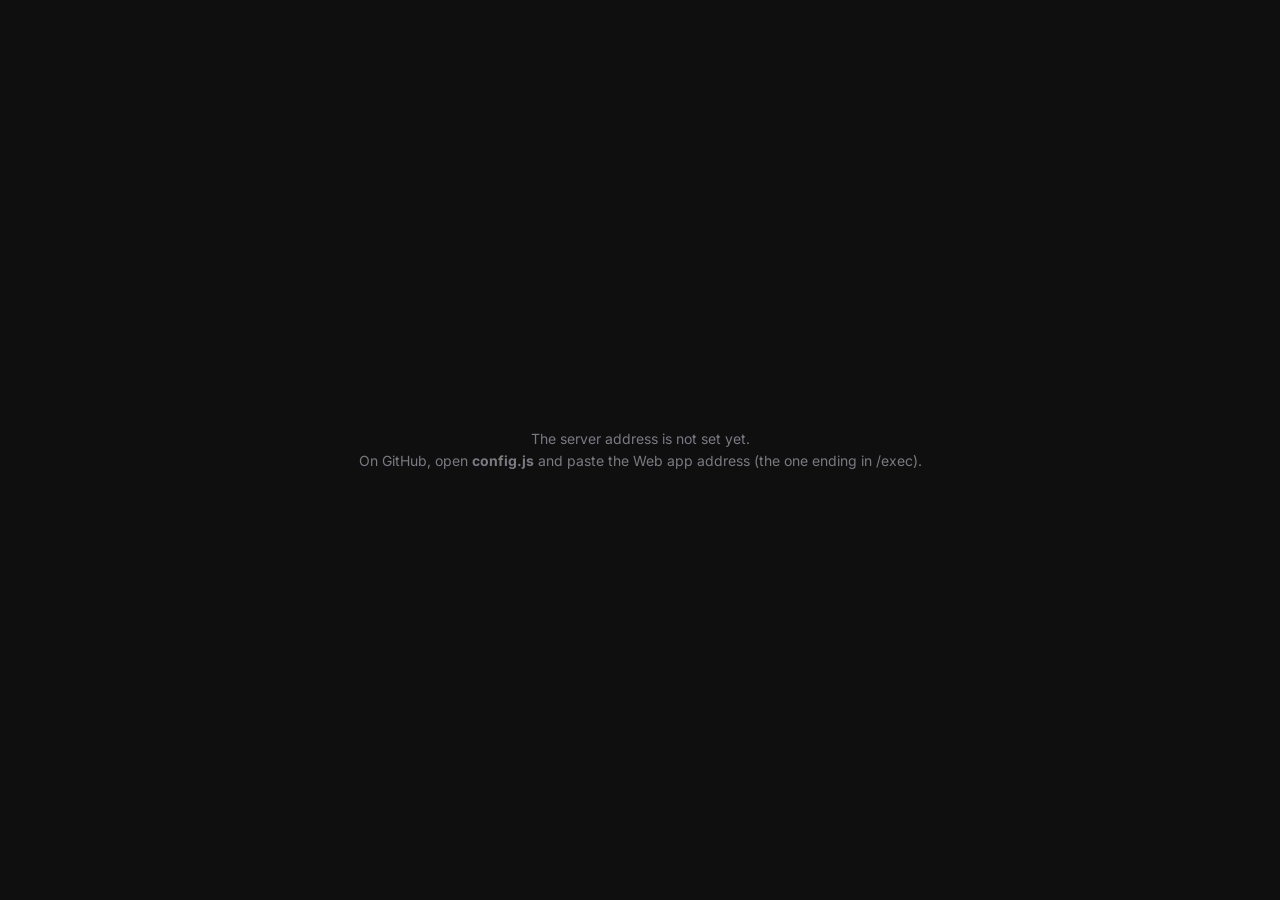
==== kitchen.html @ 92bdb3e4 "Add files via upload" ====
<!DOCTYPE html>
<html lang="en">
<head>
<meta charset="UTF-8">
<meta name="viewport" content="width=device-width, initial-scale=1, viewport-fit=cover">
<meta name="theme-color" content="#0F0F0F">
<link rel="manifest" href="manifest-kitchen.json">
<link rel="icon" href="icon-192.png">
<link rel="apple-touch-icon" href="icon-192.png">
<meta name="apple-mobile-web-app-capable" content="yes">
<title>OWW Kitchen</title>
<link href="https://fonts.googleapis.com/css2?family=Inter:wght@400;500;600;700&display=swap" rel="stylesheet">
<link rel="stylesheet" href="oww.css">
</head>
<body>
<div id="login"></div>

<div id="app" class="hide">
  <header id="top">
    <div class="brand"><img src="logo.png" alt=""><div><b>Kitchen</b><small id="sub"></small></div></div>
    <div style="display:flex;gap:8px;align-items:center"><button class="sm" id="rf" onclick="refresh()" aria-label="Refresh" style="font-size:16px;padding:5px 12px">↻</button>
      <div class="seg" id="shiftseg"><button data-s="Day">Day</button><button data-s="Night">Night</button></div></div>
  </header>

  <main id="main">
    <section class="page on" id="p-dash">
      <div id="evk"></div>
      <div id="nxt"></div>
      <div class="cols">
        <div>
          <div class="find"><input id="q" name="oww-find" placeholder="Search prep item…" autocomplete="off" spellcheck="false" data-lpignore="true" data-1p-ignore><div class="pop hide" id="qp"></div></div>
          <div class="sec">Suggested for this shift</div>
          <div class="chips" id="sugg"></div>
          <div class="sec">Done this shift</div>
          <div class="card"><div class="ch"><span>Fatto</span><span class="tag g" id="dn">0 items</span></div><div id="done"></div></div>
        </div>
        <div>
          <div class="sec">WhatsApp report</div><div class="wa" id="wa"></div>
          <div class="sec">To do next shift</div>
          <div class="find"><input id="tq" name="oww-find2" placeholder="Add an item to Da Fare…" autocomplete="off" data-lpignore="true" data-1p-ignore><div class="pop hide" id="tp"></div></div>
          <div class="card" id="todo"></div>
          <div class="bar"><button class="btn g" onclick="sendWA()">Copy &amp; open WhatsApp</button></div>
        </div>
      </div>
    </section>

    <section class="page" id="p-alerts">
      <div class="sec">Flag a low-stock item</div>
      <div class="note">Search any raw ingredient or consumable and say how much is left. The manager gets it and handles the order.</div>
      <div class="find"><input id="aq" name="oww-find3" placeholder="Search ingredient or consumable…" autocomplete="off" data-lpignore="true" data-1p-ignore><div class="pop hide" id="ap"></div></div>
      <div class="sec">Your flags this week</div>
      <div class="note">A flag closes by itself when the item is refilled.</div>
      <div id="mine"></div>
    </section>

    <section class="page" id="p-chk">
      <div class="sec">Fridge temperatures</div>
      <div class="note">Record every fridge and freezer at the start and at the end of your shift.</div>
      <div style="padding:0 16px 12px"><div class="seg" id="pseg"><button class="on" data-p="Start" style="flex:1">Start of shift</button><button data-p="End" style="flex:1">End of shift</button></div></div>
      <div class="card" id="chk"></div>
      <div class="bar"><button class="btn p" id="chk-save" onclick="saveTemps()">Save readings</button></div>
    </section>

    <section class="page" id="p-att">
      <div id="rotam"></div>
      <div id="reqs"></div>
      <div class="stats" id="astats"></div>
      <div style="padding:0 16px 12px"><div class="seg" id="aseg"><button class="on" data-v="log" style="flex:1">Log shift</button><button data-v="hist" style="flex:1">History</button></div></div>
      <div id="a-log"><div class="cols"><div class="card" style="padding:14px;display:grid;gap:12px">
        <label class="fld"><small>Date</small><input type="date" id="ad"></label>
        <div class="two"><label class="fld"><small>Start time</small><input type="time" id="as"></label><label class="fld"><small>End time</small><input type="time" id="ae"></label></div>
        <div class="two"><button class="sm" type="button" onclick="nowT('as')">Start = now</button><button class="sm" type="button" onclick="nowT('ae')">End = now</button></div>
        <div class="dur" id="adur"></div>
        <label class="fld"><small>Note (optional)</small><input id="am" placeholder="e.g. covered the grill" maxlength="120"></label>
        <button class="btn p w" id="asave" onclick="saveShift()">Save shift</button></div></div></div>
      <div id="a-hist" class="hide"><div class="find"><label class="fld"><small>Filter by date</small><input type="date" id="af"></label></div><div id="alist"></div></div>
    </section>

    <section class="page" id="p-set">
      <div id="acct"></div>
      <div class="cols"><div><div class="sec">Shifts</div><div class="card">
        <div class="row"><span class="grow">Day shift</span><span class="sub">before 15:00</span></div>
        <div class="row"><span class="grow">Night shift</span><span class="sub">from 15:00</span></div>
        <div class="row"><button class="btn w" onclick="load(true)">Refresh data from sheet</button></div></div></div></div>
    </section>
  </main>

  <nav id="nav">
    <button class="nb on" data-p="p-dash"><svg viewBox="0 0 24 24" fill="none" stroke="currentColor" stroke-width="2"><path d="M3 9l9-7 9 7v11a2 2 0 0 1-2 2H5a2 2 0 0 1-2-2z"/><path d="M9 22V12h6v10"/></svg>Dashboard</button>
    <button class="nb" data-p="p-att"><svg viewBox="0 0 24 24" fill="none" stroke="currentColor" stroke-width="2"><circle cx="12" cy="12" r="9"/><path d="M12 7v5l3 2"/></svg>Shifts</button>
    <button class="nb" data-p="p-chk"><svg viewBox="0 0 24 24" fill="none" stroke="currentColor" stroke-width="2"><path d="M14 14.76V3.5a2.5 2.5 0 0 0-5 0v11.26a4.5 4.5 0 1 0 5 0z"/></svg>Checks</button>
    <button class="nb" data-p="p-alerts"><svg viewBox="0 0 24 24" fill="none" stroke="currentColor" stroke-width="2"><path d="M18 8A6 6 0 0 0 6 8c0 7-3 9-3 9h18s-3-2-3-9M13.7 21a2 2 0 0 1-3.4 0"/></svg>Alerts<span class="bdg hide" id="ab"></span></button>
    <button class="nb" data-p="p-set"><svg viewBox="0 0 24 24" fill="none" stroke="currentColor" stroke-width="2"><circle cx="12" cy="12" r="3"/><path d="M12 2v3M12 19v3M2 12h3M19 12h3M4.9 4.9l2.1 2.1M17 17l2.1 2.1M4.9 19.1L7 17M17 7l2.1-2.1"/></svg>Settings</button>
  </nav>
</div>

<div id="sheet"><div id="sheetc"></div></div>
<script src="config.js"></script>
<script src="oww.js"></script>
<script src="i18n.js"></script>
<script>
const $ = OWW.$, esc = OWW.esc, num = v => parseFloat(String(v).replace(',', '.')) || 0;
let D = { prep: [], cons: [], patterns: [], log: [], alerts: [] };
let shift = OWW.shiftNow(), cur = null, dose = 1, loc = '', todo = {};
const name = p => p['Item Name (IT)'];

document.querySelectorAll('.nb').forEach(b => b.onclick = () => OWW.go(b.dataset.p));
document.querySelectorAll('#shiftseg button').forEach(b => b.onclick = () => { shift = b.dataset.s; paintShift(); resetTodo(); renderAll(); });
function paintShift() { document.querySelectorAll('#shiftseg button').forEach(b => b.classList.toggle('on', b.dataset.s === shift)); }

OWW.start({
  app: 'kitchen', title: 'OWW Kitchen', sub: 'Sign in with your work email', switchTo: { label: 'Open Admin', href: 'inventory.html', roles: ['Director', 'Kitchen Manager'] },
  allow: ['Staff', 'Kitchen Staff', 'Kitchen Manager', 'Director'], deny: 'This app is for the kitchen team. Sala staff use the Sala app.',
  ready(u) {
    $('sub').textContent = new Date().toLocaleDateString(OWW.loc(), { weekday: 'short', day: 'numeric', month: 'short' }) + ' · ' + u.name;
    paintShift(); OWW.account('acct'); $('ad').value = OWW.ymd(new Date());
    try { const c = JSON.parse(localStorage.getItem('oww_kd_' + u.id)); if (c) { D = c; resetTodo(); renderAll(); } const a = JSON.parse(localStorage.getItem(akey())); if (a) { A = a; renderAtt(); } } catch (e) {} // saved data shows instantly
    load(); loadAtt(); loadX();
  }
});

async function load(manual) {
  try { D = await OWW.api('kitchenData'); localStorage.setItem('oww_kd_' + OWW.user.id, JSON.stringify(D)); if (manual) OWW.toast('Data refreshed'); }
  catch (e) { OWW.toast(e.message, 'red'); }
  resetTodo(); renderAll();
}

// ── suggestions + done ──
function patKey() { const d = new Date().getDay(); return 'Avg Doses/Shift (' + (d === 0 || d === 6 ? 'Weekend ' : '') + shift + ')'; }
const doneList = () => D.log.filter(l => l['Shift'] === shift);
const doneNames = () => [...new Set(doneList().map(l => l['Prep Item Name (IT)']))];
function suggestions() {
  return D.patterns.filter(p => num(p[patKey()]) > 0).sort((a, b) => num(b['Total Sessions Logged']) - num(a['Total Sessions Logged']))
    .map(p => D.prep.find(x => x['Prep ID'] === p['Prep Item ID'])).filter(Boolean).filter(p => !doneNames().includes(name(p))).slice(0, 8);
}
function renderPrep() {
  const s = suggestions();
  $('sugg').innerHTML = s.length ? s.map(p => `<button class="chip" data-id="${esc(p['Prep ID'])}">${esc(name(p))}</button>`).join('')
    : '<div class="sub" style="padding:0 2px">Suggestions appear after the team has logged a few shifts. Use the search above meanwhile.</div>';
  const d = doneList();
  $('dn').textContent = d.length + (d.length === 1 ? ' item' : ' items');
  $('done').innerHTML = d.length ? d.map(l => `<div class="row"><span class="tag g">✓</span><span class="grow nm">${esc(l['Prep Item Name (IT)'])}</span>
      <span class="sub">${esc(l['Doses Prepared'])} dose</span><span class="tag">${esc(l['Source Location'])}</span></div>`).join('')
    : '<div class="empty">Nothing logged yet this shift</div>';
}
$('sugg').onclick = e => { const b = e.target.closest('[data-id]'); if (b) openPrep(b.dataset.id); };
OWW.finder('q', 'qp', () => D.prep.map(p => ({ k: p['Prep ID'], l: name(p), t: p['Operatore (Shifts/Days)'], s: p['Category'] + ' · ' + p['Dose Base'] })), openPrep);

// ── log prep ──
function openPrep(id) {
  cur = D.prep.find(p => p['Prep ID'] === id); if (!cur) return;
  dose = 1; loc = cur['Storage Location'] || 'Frigo +'; drawQty();
}
function drawQty() {
  OWW.sheet(`<div><div class="nm" style="font-size:18px">${esc(name(cur))}</div><div class="sub">${esc(cur['Dose Base'])}</div><div style="margin-top:8px;display:flex;gap:6px;flex-wrap:wrap">${cur['Operatore (Shifts/Days)'] ? '<span class="tag a">Shelf life: ' + esc(cur['Operatore (Shifts/Days)']) + '</span>' : ''}${cur['Storage Location'] ? '<span class="tag b">' + esc(cur['Storage Location']) + '</span>' : ''}</div></div>
    <div style="display:flex;align-items:center;gap:12px"><span class="sub" style="width:60px">Doses</span>
      <div class="stepper"><button onclick="dose=Math.max(1,dose-1);drawQty()">−</button><b>${dose}</b><button onclick="dose++;drawQty()">+</button></div>
      <span class="sub">× ${esc(cur['Prep Unit'])}</span></div>
    <div class="chips" style="padding:0">${['Frigo −', 'Frigo +', 'Scaffale'].map(l => `<button class="chip ${l === loc ? 'on' : ''}" onclick="loc='${l}';drawQty()">${l}</button>`).join('')}</div>
    <button class="btn p w" onclick="confirmPrep()">Log prep</button><button class="btn w" onclick="showRecipe()">📖 Recipe &amp; allergens</button><button class="btn w" onclick="OWW.close()">Cancel</button>`);
}
async function confirmPrep() {
  const p = cur, d = dose, l = loc; OWW.close();
  D.log.push({ 'Shift': shift, 'Prep Item ID': p['Prep ID'], 'Prep Item Name (IT)': name(p), 'Doses Prepared': d, 'Source Location': l });
  renderAll();
  try { if (await OWW.send('logPrep', { prepId: p['Prep ID'], prepName: name(p), doses: d, location: l, shift })) OWW.toast('Logged ✓'); }
  catch (e) { OWW.toast('Not saved: ' + e.message, 'red'); }
}

// ── WhatsApp ──
function resetTodo() { todo = {}; suggestions().forEach(p => todo[name(p)] = true); }
const todoNames = () => Object.keys(todo).filter(k => todo[k] && !doneNames().includes(k));
function msgText() {
  const d = doneNames(), t = todoNames(), list = a => a.length ? a.map((n, i) => `${i + 1}. ${n}`).join('\n') : '—';
  return '*Fatto*\n\n' + list(d) + '\n\n\n*Da Fare*\n\n' + list(t);
}
function renderMsg() {
  $('wa').textContent = msgText();
  const keys = Object.keys(todo).filter(k => !doneNames().includes(k));
  $('todo').innerHTML = keys.length ? keys.map(k => `<div class="row" data-t="${esc(k)}" style="cursor:pointer"><span class="tag ${todo[k] ? 'a' : ''}">${todo[k] ? '✓' : '+'}</span><span class="grow nm">${esc(k)}</span></div>`).join('')
    : '<div class="empty">Nothing planned. Search above to add items.</div>';
}
$('todo').onclick = e => { const r = e.target.closest('[data-t]'); if (r) { todo[r.dataset.t] = !todo[r.dataset.t]; renderMsg(); } };
OWW.finder('tq', 'tp', () => D.prep.map(p => ({ k: name(p), l: name(p), t: p['Operatore (Shifts/Days)'], s: p['Category'] })), k => { todo[k] = true; renderMsg(); });
async function sendWA() {
  const t = msgText(); try { await navigator.clipboard.writeText(t); } catch (e) {}
  window.open('https://wa.me/?text=' + encodeURIComponent(t), '_blank');
}

// ── alerts ──
const stockItems = () => [
  ...(D.raw || []).map(r => ({ id: r.id, name: r.it, m: r.it + ' ' + (r.en || ''), unit: r.unit || '', loc: r.loc || '', life: r.life || '', kind: r.supplier === 'VERDURA' ? 'Verdura' : 'Ingredient' })),
  ...D.cons.map(c => ({ id: c['Consumable ID'], name: c['Name (IT)'], m: c['Name (IT)'], unit: c['Unit'] || '', loc: c['Storage'] || '', life: c['TMC / Shelf Life'] || '', kind: 'Consumable' }))
].filter(x => x.id && x.name);
OWW.finder('aq', 'ap', () => stockItems().map(x => ({ k: x.id, l: x.name, m: x.m, t: [x.life, x.loc], s: x.kind + (x.unit ? ' · ' + x.unit : '') })), id => {
  const c = stockItems().find(x => x.id === id);
  OWW.sheet(`<div><div class="nm" style="font-size:18px">${esc(c.name)}</div><div class="sub">${esc(c.kind)}${c.life ? ' · Shelf life: ' + esc(c.life) : ''}${c.loc ? ' · Shelf: ' + esc(c.loc) : ''}</div></div>
    <input id="fq" placeholder="How much is left? e.g. 2 bottiglie"><input id="fn" placeholder="Note (optional)">
    <button class="btn p w" onclick="flag('${esc(id)}')">Send alert to manager</button><button class="btn w" onclick="OWW.close()">Cancel</button>`);
});
async function flag(id) {
  const c = stockItems().find(x => x.id === id), q = $('fq').value.trim() || 'not specified', n = $('fn').value.trim(); OWW.close();
  try {
    const r = await OWW.send('raiseAlert', { itemId: id, itemName: c.name, qty: q, unit: c.unit, shift, note: n });
    if (r) { OWW.toast(r.duplicate ? 'Already flagged this week' : 'Alert sent ✓'); await load(); }
  } catch (e) { OWW.toast(e.message, 'red'); }
}
function renderAlerts() {
  const m = D.alerts.filter(a => a['Flagged By'] === OWW.user.full), open = m.filter(a => a['Status'] === 'OPEN' || a['Status'] === 'ORDERED').length;
  $('ab').textContent = open; $('ab').classList.toggle('hide', !open);
  const st = { OPEN: ['a', 'Waiting for manager'], ORDERED: ['a', 'Ordered'], REFILLED: ['g', 'Refilled ✓'], DISMISSED: ['', 'Dismissed'], RESET_FRIDAY: ['', 'Closed'] };
  $('mine').innerHTML = m.length ? '<div class="card">' + m.map(a => { const s = st[a['Status']] || ['', a['Status']];
    return `<div class="row"><div class="grow"><div class="nm">${esc(a['Item Name'])}</div><div class="sub">${esc(a['Qty Remaining'])} · ${esc(String(a['Date Raised']).slice(0, 10))}${a['Notes'] ? ' · “' + esc(a['Notes']) + '”' : ''}</div></div><span class="tag ${s[0]}">${s[1]}</span></div>`; }).join('') + '</div>'
    : '<div class="empty">No alerts raised this week</div>';
}

// ── attendance (log + history): instant, saved in the background ──
let A = { shifts: [] };
const akey = () => 'oww_att_' + OWW.user.id;
OWW.hooks['p-att'] = () => renderAtt();
async function loadAtt() {
  try { A = await OWW.api('shiftMine'); localStorage.setItem(akey(), JSON.stringify(A)); } catch (e) { return OWW.toast(e.message, 'red'); }
  renderAtt();
}
document.querySelectorAll('#aseg button').forEach(b => b.onclick = () => {
  document.querySelectorAll('#aseg button').forEach(x => x.classList.toggle('on', x === b));
  $('a-log').classList.toggle('hide', b.dataset.v !== 'log'); $('a-hist').classList.toggle('hide', b.dataset.v !== 'hist');
});
const toM = t => parseInt(t) * 60 + parseInt(t.split(':')[1]);
function durUpdate() {
  const a = $('as').value, e = $('ae').value; if (!a || !e) { $('adur').textContent = ''; return; }
  let m = toM(e) - toM(a); const over = m < 0; if (m <= 0) m += 1440;
  $('adur').innerHTML = m > 420 ? '<span style="color:var(--red)">' + OWW.hrs(m / 60) + ' — longer than 7 hours, it will be blocked</span>' : 'Duration: <b>' + OWW.hrs(m / 60) + '</b>' + (over ? ' (overnight)' : '');
}
$('as').oninput = $('ae').oninput = durUpdate; $('af').oninput = () => renderAtt();
function checkShift(date, st, en) {
  if (!date || !st || !en) return 'Enter the date, start time and end time';
  const a = toM(st); let z = toM(en); if (a === z) return 'Start and end time cannot be the same'; if (z < a) z += 1440;
  if ((z - a) / 60 > 7) return 'Blocked: a shift cannot be longer than 7 hours';
  if (A.shifts.some(x => { if (x.date !== date) return false; const p = toM(x.start); let q = toM(x.end); if (q < p) q += 1440; return a < q && z > p; }))
    return 'Overlap: you already logged a shift that conflicts with this time';
  return '';
}
async function saveShift() {
  const date = $('ad').value, start = $('as').value, end = $('ae').value, memo = $('am').value.trim(), bad = checkShift(date, start, end);
  if (bad) return OWW.toast(bad, 'red');
  const d = dev(date, start, end), g = A.grace ?? 5;
  if (d && (d.late > g || d.early > g)) return reasonSheet(devText(d), r => commitShift(date, start, end, memo, r, d)); // late / early: ask why first
  commitShift(date, start, end, memo, '', d);
}
async function commitShift(date, start, end, memo, reason, d) {
  let m = toM(end) - toM(start); if (m <= 0) m += 1440;
  const t = { id: 'tmp' + Date.now(), date, start, end, memo, reason, late: d ? d.late : 0, early: d ? d.early : 0, hours: Math.round(m / 60 * 100) / 100, pending: true };
  A.shifts.push(t); A.shifts.sort((x, y) => x.date === y.date ? y.start.localeCompare(x.start) : y.date.localeCompare(x.date));
  $('as').value = $('ae').value = $('am').value = ''; durUpdate(); renderAtt(); OWW.toast('Shift saved ✓'); // shown instantly
  try { const r = await OWW.send('shiftLog', { date, start, end, memo, reason }); if (r) { t.id = r.id; t.late = r.late; t.early = r.early; delete t.pending; renderAtt(); localStorage.setItem(akey(), JSON.stringify(A)); } }
  catch (e) {
    A.shifts = A.shifts.filter(x => x !== t); renderAtt();
    const q = /^REASON_REQUIRED:(\d+):(\d+)$/.exec(e.message); // the server found a late / early leave that the phone could not see (e.g. a past day)
    if (q) return reasonSheet(devText({ late: +q[1], early: +q[2] }), r => commitShift(date, start, end, memo, r, d));
    $('as').value = start; $('ae').value = end; $('am').value = memo; durUpdate(); OWW.toast(e.message, 'red');
  }
}
function stats() {
  const d = new Date(), mon = new Date(d.getFullYear(), d.getMonth(), d.getDate() - (d.getDay() + 6) % 7), prev = new Date(mon); prev.setDate(mon.getDate() - 7);
  const w0 = OWW.ymd(mon), p0 = OWW.ymd(prev), m0 = OWW.ymd(d).slice(0, 7), s = { week: 0, last: 0, month: 0 }, days = new Set();
  A.shifts.forEach(x => { if (x.date >= w0) s.week += x.hours; else if (x.date >= p0) s.last += x.hours; if (x.date.slice(0, 7) === m0) { s.month += x.hours; days.add(x.date); } });
  s.days = days.size; return s;
}
function renderAtt() {
  renderRota();
  const s = stats();
  $('astats').innerHTML = [['This week', OWW.hrs(s.week)], ['Last week', OWW.hrs(s.last)], ['This month', OWW.hrs(s.month)], ['Days this month', s.days], ['Late this month', lateN()]]
    .map(x => `<div class="stat"><small>${x[0]}</small><b style="font-size:21px">${x[1]}</b></div>`).join('');
  const f = $('af').value, l = A.shifts.filter(x => !f || x.date === f), g = {};
  l.forEach(x => (g[x.date] = g[x.date] || []).push(x));
  $('alist').innerHTML = Object.keys(g).length ? Object.keys(g).map(d => `<div class="sec">${OWW.day(d)}</div><div class="card">` + g[d].map(x =>
    `<div class="row"><span class="tag b">${OWW.kind(x.start)}</span><div class="grow"><div class="nm">${esc(x.start)} → ${esc(x.end)}</div>${x.memo ? `<div class="sub">${esc(x.memo)}</div>` : ''}</div>${pTags(x)}${stTag(x)}<b>${OWW.hrs(x.hours)}</b></div>`).join('') + '</div>').join('')
    : '<div class="empty">No shifts logged' + (f ? ' on this date' : ' yet') + '</div>';
}
async function refresh() {
  const b = $('rf'); b.disabled = true; b.textContent = '…';
  try { await Promise.all([load(), loadAtt(), loadX()]); OWW.toast('Updated'); } finally { b.disabled = false; b.textContent = '↻'; }
}

function renderAll() { renderPrep(); renderMsg(); renderAlerts(); }
</script>
<script src="kitchen-x.js"></script>
</body>
</html>
---- oww.css ----
*,*::before,*::after{box-sizing:border-box;margin:0;padding:0;-webkit-tap-highlight-color:transparent}
:root{--bg:#0F0F0F;--s0:#161618;--s1:#1C1C1E;--s2:#252528;--s3:#2E2E32;--bd:#333336;--bd2:#44444A;
--tx:#F0F0F0;--tx2:#ABABAB;--tx3:#7A7A80;--amber:#E8A020;--green:#3DB87A;--red:#E05252;--blue:#5B9BD5;--r:10px;--rl:16px;
--font:'Inter',system-ui,sans-serif}
html,body{height:100%;background:var(--bg);color:var(--tx);font:15px/1.4 var(--font)}
button,input,select{font:inherit;color:inherit}button{cursor:pointer;border:0;background:none}
input,select{background:var(--s2);border:1px solid var(--bd2);border-radius:var(--r);padding:11px 12px;width:100%;outline:0;font-size:16px}
input:focus,select:focus,button:focus-visible{outline:2px solid var(--amber);outline-offset:1px}
svg{display:block;flex-shrink:0}
.hide{display:none!important}

/* login */
#login{min-height:100%;display:grid;place-items:center;padding:24px}
#login form{width:100%;max-width:380px;display:grid;gap:12px}
#login h1{font-size:26px;letter-spacing:-.5px;color:var(--amber)}
#login p{color:var(--tx3);font-size:13px;margin-bottom:10px}
.err{color:var(--red);font-size:13px;min-height:18px}

/* shell: mobile = top / page / bottom nav ; laptop = side rail */
#app{display:grid;grid-template-columns:minmax(0,1fr);position:fixed;top:0;right:0;bottom:0;left:0;grid-template-rows:auto 1fr auto;grid-template-areas:"top" "main" "nav"}
#top{grid-area:top;display:flex;justify-content:space-between;align-items:center;gap:10px;padding:10px 16px;padding-top:calc(10px + env(safe-area-inset-top,0px));background:var(--s0);border-bottom:1px solid var(--bd)}
#top b{font-size:17px;letter-spacing:-.3px;display:block}#top small{color:var(--tx2);font-size:12px}
#main{grid-area:main;overflow-y:auto;overscroll-behavior:contain}
.page{display:none;max-width:980px;margin:0 auto;padding:12px 0 24px}.page.on{display:block}
#nav{grid-area:nav;display:flex;background:var(--s0);border-top:1px solid var(--bd);padding-bottom:env(safe-area-inset-bottom,0px)}
.nb{flex:1;display:flex;flex-direction:column;align-items:center;gap:3px;padding:9px 0;color:var(--tx3);font-size:11px;font-weight:500;position:relative}
.nb.on{color:var(--amber)}.nb svg{width:22px;height:22px}
.bdg{position:absolute;top:2px;left:calc(50% + 6px);background:var(--red);color:#fff;font-size:9px;font-weight:700;border-radius:10px;padding:1px 5px}
@media(min-width:900px){
 #app{grid-template-columns:230px minmax(0,1fr);grid-template-rows:auto 1fr;grid-template-areas:"nav top" "nav main"}
 #nav{flex-direction:column;justify-content:flex-start;gap:4px;padding:16px 10px;border-top:0;border-right:1px solid var(--bd)}
 .nb{flex:none;flex-direction:row;gap:12px;padding:12px 14px;border-radius:var(--r);font-size:14px}.nb.on{background:var(--s2)}
 .bdg{position:static;margin-left:auto}#top{padding:14px 28px}.page{padding:20px 28px 40px}}

/* content */
.sec{padding:14px 16px 6px;font-size:12px;font-weight:600;color:var(--tx3)}
.note{padding:0 16px 10px;font-size:13px;color:var(--tx2)}
.card{margin:0 16px 12px;background:var(--s1);border:1px solid var(--bd);border-radius:var(--rl);overflow:hidden}
.cols{display:grid;grid-template-columns:repeat(auto-fit,minmax(min(100%,420px),1fr));align-items:start}
.ch{display:flex;justify-content:space-between;align-items:center;gap:8px;padding:11px 14px;border-bottom:1px solid var(--bd);font-size:13px;font-weight:600}
.row{display:flex;align-items:center;gap:10px;padding:11px 14px;border-bottom:1px solid var(--bd);min-height:50px}
.row:last-child{border-bottom:0}.grow{flex:1;min-width:0}
.nm{font-size:14px;font-weight:500}.sub{font-size:12px;color:var(--tx3);margin-top:1px}
.tag{font-size:11px;font-weight:600;padding:2px 8px;border-radius:20px;white-space:nowrap;background:var(--s3);color:var(--tx2)}
.tag.g{background:#3DB87A22;color:var(--green)}.tag.a{background:#E8A02022;color:var(--amber)}.tag.r{background:#E0525222;color:var(--red)}.tag.b{background:#5B9BD522;color:var(--blue)}
.btn{height:46px;padding:0 18px;border-radius:var(--r);font-weight:600;display:inline-flex;align-items:center;justify-content:center;gap:8px;background:var(--s2);border:1px solid var(--bd2)}
.btn.p{background:var(--amber);color:#000;border-color:var(--amber)}.btn.g{background:var(--green);color:#000;border-color:var(--green)}
.btn.w{width:100%}.btn:disabled{opacity:.5}
.sm{padding:6px 12px;font-size:12px;font-weight:500;border-radius:8px;border:1px solid var(--bd2);background:var(--s2)}
.sm.g{color:var(--green);border-color:#3DB87A66}.sm.a{color:var(--amber);border-color:#E8A02066}
.bar{display:flex;gap:8px;padding:0 16px 12px}.bar .btn{flex:1}
.stats{display:grid;grid-template-columns:repeat(auto-fit,minmax(130px,1fr));gap:8px;margin:0 16px 8px}
.stat{background:var(--s1);border:1px solid var(--bd);border-radius:var(--rl);padding:14px}.stat small{color:var(--tx3);font-size:12px}.stat b{display:block;font-size:26px}
.chips{display:flex;gap:6px;padding:0 16px 6px;overflow-x:auto;scrollbar-width:none;flex-wrap:wrap}
.chip{padding:7px 12px;border-radius:20px;font-size:13px;font-weight:500;border:1px solid var(--bd2);background:var(--s2);color:var(--tx2)}
.chip.on{border-color:var(--amber);color:var(--amber);background:#E8A02022}
.seg{display:flex;border:1px solid var(--bd2);border-radius:8px;overflow:hidden}.seg button{padding:6px 14px;font-size:13px;font-weight:500;color:var(--tx2)}.seg .on{background:var(--amber);color:#000}
.find{position:relative;padding:0 16px 8px}
.pop{position:absolute;left:16px;right:16px;top:50px;z-index:20;background:var(--s2);border:1px solid var(--bd2);border-radius:var(--rl);overflow:hidden;box-shadow:0 8px 32px #0008;max-height:50vh;overflow-y:auto}
.pop>div{padding:12px 14px;border-bottom:1px solid var(--bd);cursor:pointer}.pop>div:hover{background:var(--s3)}
.wa{margin:0 16px 12px;background:#1A2E1A;border:1px solid #2A4A2A;border-radius:var(--rl);padding:14px;font:13px/1.8 ui-monospace,Menlo,monospace;color:#D4EDD4;white-space:pre-wrap}
.empty{padding:22px 16px;text-align:center;color:var(--tx3);font-size:14px}
.bar2{height:4px;background:var(--s3);border-radius:2px;margin-top:6px;overflow:hidden}.bar2 i{display:block;height:100%}
.qty{width:92px;text-align:right;padding:8px 10px}
.stepper{display:flex;align-items:center;border:1px solid var(--bd2);border-radius:var(--r)}.stepper button{width:46px;height:46px;font-size:22px;color:var(--amber)}.stepper b{min-width:54px;text-align:center;font-size:18px}
#sheet{position:fixed;inset:0;z-index:50;background:#000b;display:none;align-items:flex-end;justify-content:center}
#sheet.on{display:flex}#sheet>div{width:100%;max-width:480px;background:var(--s1);border-radius:20px 20px 0 0;padding:20px 20px calc(20px + env(safe-area-inset-bottom,0px));display:grid;gap:14px}
@media(min-width:900px){#sheet{align-items:center}#sheet>div{border-radius:20px}}
#toast{position:fixed;left:50%;bottom:90px;transform:translateX(-50%);padding:10px 20px;border-radius:20px;font-size:13px;font-weight:600;z-index:99;color:#000;pointer-events:none}
@media(prefers-reduced-motion:no-preference){.page.on{animation:in .15s ease-out}@keyframes in{from{opacity:.4}}}

#login h1,#login p{text-align:center}#login img{display:block}
.brand{display:flex;align-items:center;gap:10px;min-width:0}.brand img{width:38px;height:38px;flex-shrink:0}
.two{display:grid;grid-template-columns:1fr 1fr;gap:10px}.fld{display:grid;gap:4px}.fld small{color:var(--tx3);font-size:12px}
.fld input{min-width:0}.dur{font-size:13px;color:var(--tx2);min-height:18px}

#sheet>div{max-height:90dvh;overflow-y:auto}
.rt{border-collapse:collapse;width:100%;min-width:660px}.rt th,.rt td{border:1px solid var(--bd);padding:6px;font-size:12px;vertical-align:top;text-align:left}
.rt td:first-child,.rt th:first-child{position:sticky;left:0;background:var(--s1);min-width:104px;z-index:1}.rt .c{cursor:pointer;min-width:86px;height:46px}.rt .c:hover{background:var(--s2)}
.chipx{display:block;background:#E8A02022;color:var(--amber);border-radius:6px;padding:3px 5px;margin-bottom:3px;white-space:nowrap}
@media(max-width:420px){.nb{font-size:10px}}

.chipx.o{background:#7A7A8033;color:var(--tx2)}.chipx.h{background:#3DB87A22;color:var(--green)}.chipx.s{background:#E0525222;color:var(--red)}

.swb{display:inline-flex;align-items:center;gap:2px;font-size:15px;padding:5px 10px}.swb .lbl{display:none;font-size:12px}@media(min-width:700px){.swb .lbl{display:inline}}

/* header never grows wider than the screen: title and subtitle shorten with "…" instead of wrapping */
#top{flex-wrap:nowrap}.brand{flex:1 1 auto}.brand>div{min-width:0}
.brand b,.brand small{white-space:nowrap;overflow:hidden;text-overflow:ellipsis}
#top>:not(.brand){flex-shrink:0}
@media(max-width:420px){
  #top{padding-left:12px;padding-right:12px;gap:8px}
  .brand{gap:8px}.brand img{width:30px;height:30px}
  #top b{font-size:15px}#top small{font-size:11px}
  #top .seg button{padding:6px 10px;font-size:12px}
  #top .sm{padding:5px 8px}.swb{padding:5px 8px}
}

/* Admin: 7 menu items. Short labels on a phone, full labels in the laptop side rail */
.nb{min-width:0}.nb .l{display:none}.nb .s{white-space:nowrap;overflow:hidden;text-overflow:ellipsis;max-width:100%}
@media(min-width:900px){.nb .s{display:none}.nb .l{display:inline}}
@media(max-width:420px){.nb svg{width:20px;height:20px}}

/* Owner app */
.bcards{display:block}.bcard{display:block;width:calc(100% - 32px);margin:0 16px 12px;text-align:left;background:var(--s1);border:1px solid var(--bd);border-radius:var(--rl);padding:14px;color:var(--tx)}
.bcard.red{border-color:var(--red)}.bcard.amber{border-color:#E8A02088}.bcard .h{display:flex;align-items:center;gap:8px}.bcard .h b{flex:1;font-size:16px;min-width:0}
.dot{width:12px;height:12px;border-radius:50%;flex-shrink:0;display:inline-block}.dot.green{background:var(--green)}.dot.amber{background:var(--amber)}.dot.red{background:var(--red)}.dot.grey{background:var(--tx3)}
.kpis{display:grid;grid-template-columns:repeat(3,1fr);gap:10px 8px;margin:12px 0 4px}.kpi small{display:block;color:var(--tx3);font-size:11px}.kpi b{font-size:17px}
.at{display:flex;gap:6px;align-items:flex-start;font-size:12px;color:var(--tx2);margin-top:6px}
@media(min-width:900px){.bcards{display:grid;grid-template-columns:repeat(auto-fill,minmax(360px,1fr));align-items:start}.bcards .bcard{width:auto}}
.legend{display:flex;gap:12px;flex-wrap:wrap;padding:0 16px 8px;font-size:12px;color:var(--tx2)}.legend i{display:inline-block;width:10px;height:10px;border-radius:2px;margin-right:5px}
.chart{margin:0 16px 12px;background:var(--s1);border:1px solid var(--bd);border-radius:var(--rl);padding:10px}.chart svg{width:100%;height:auto;display:block}
.rt th[data-sort]{cursor:pointer}.best{color:var(--green);font-weight:700}.worst{color:var(--red);font-weight:700}
.sel{padding:0 16px 8px;display:flex;gap:8px;flex-wrap:wrap}.sel select{width:auto;min-width:140px}

/* Admin opened by the owner: look, don't touch */
body.ro .qty{pointer-events:none;opacity:.85}
body.ro [data-r],body.ro [data-o],body.ro [data-x],body.ro [data-rm],body.ro [data-tr],body.ro [data-a="add"],body.ro [data-a="cat"],body.ro [data-ca],body.ro #hv-seg [data-t="del"],body.ro #dir .bar,body.ro #dir .card .two,body.ro [data-tmark],body.ro #hv-list .bar,body.ro #rotabar{display:none!important}
body.ro #acct form{display:none!important}
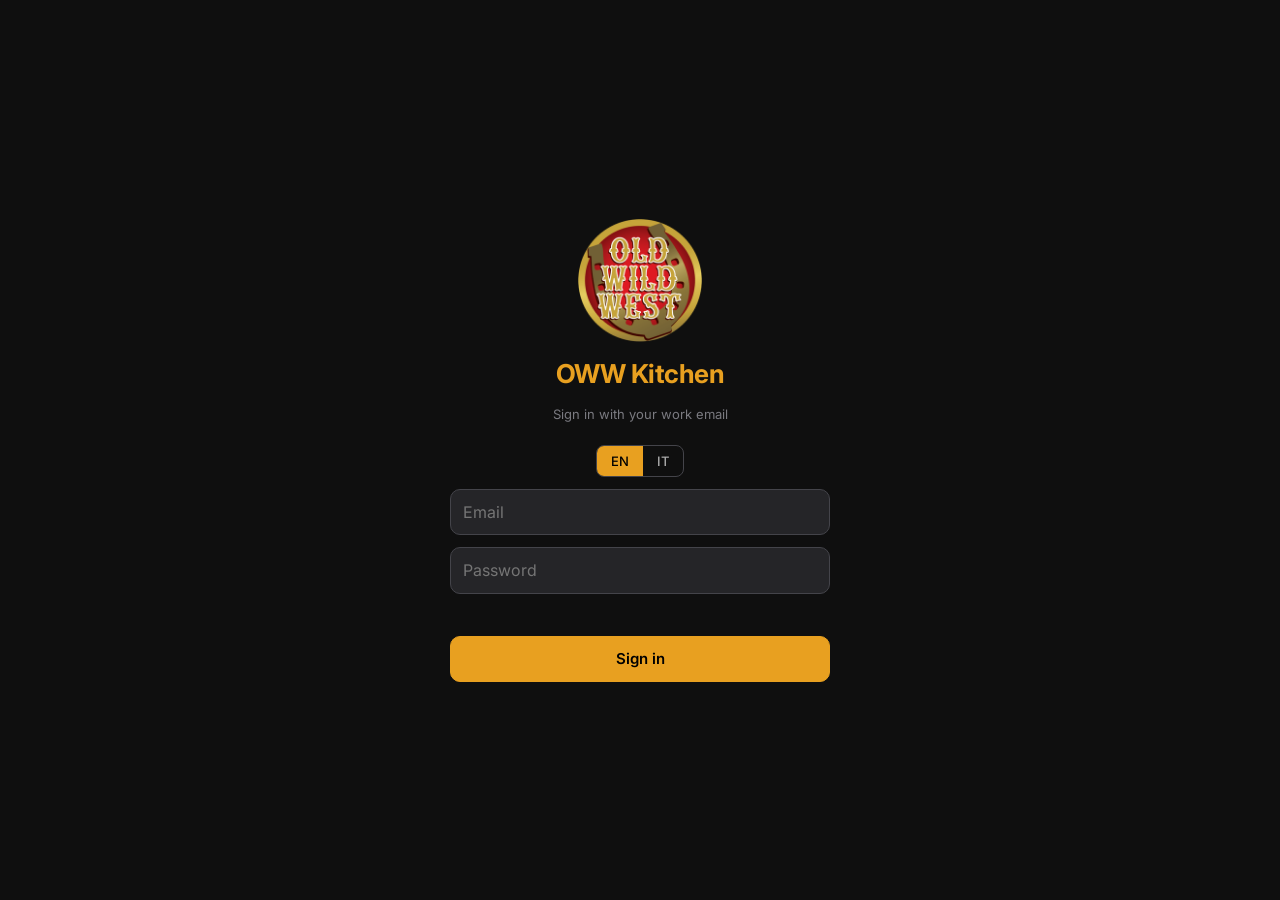
==== commit a06f68cc: "Add files via upload" ====
--- a/kitchen.html
+++ b/kitchen.html
@@ -103,6 +103,11 @@
 let D = { prep: [], cons: [], patterns: [], log: [], alerts: [] };
 let shift = OWW.shiftNow(), cur = null, dose = 1, loc = '', todo = {};
 const name = p => p['Item Name (IT)'];
+// how this preparation is counted: DOSE (sauces, roasted vegetables...) or PZ / BUSTA / KG (Galletto 4-6-8 PZ, Pollo in Busta...). Set in the Global sheet, PREP_ITEMS > Log As.
+const LA = p => { const x = String((p && p['Log As']) || '').trim().toUpperCase(); return x === 'PZ' || x === 'KG' ? x : x === 'BUSTA' || x === 'BAG' ? 'BUSTA' : 'DOSE'; };
+const LU = { DOSE: 'Doses', PZ: 'PZ', BUSTA: 'Busta', KG: 'KG' }, LU1 = { DOSE: 'dose', PZ: 'PZ', BUSTA: 'Busta', KG: 'KG' };
+const qStep = la => la === 'KG' ? 0.5 : 1;
+function stepQ(d) { const la = LA(cur); dose = Math.max(qStep(la), Math.round((dose + d * qStep(la)) * 100) / 100); drawQty(); }
 
 document.querySelectorAll('.nb').forEach(b => b.onclick = () => OWW.go(b.dataset.p));
 document.querySelectorAll('#shiftseg button').forEach(b => b.onclick = () => { shift = b.dataset.s; paintShift(); resetTodo(); renderAll(); });
@@ -140,7 +145,7 @@
   const d = doneList();
   $('dn').textContent = d.length + (d.length === 1 ? ' item' : ' items');
   $('done').innerHTML = d.length ? d.map(l => `<div class="row"><span class="tag g">✓</span><span class="grow nm">${esc(l['Prep Item Name (IT)'])}</span>
-      <span class="sub">${esc(l['Doses Prepared'])} dose</span><span class="tag">${esc(l['Source Location'])}</span></div>`).join('')
+      <span class="sub">${esc(l['Doses Prepared'])} ${esc(LU1[String(l['Log Unit'] || 'DOSE').toUpperCase()] || 'dose')}</span><span class="tag">${esc(l['Source Location'])}</span></div>`).join('')
     : '<div class="empty">Nothing logged yet this shift</div>';
 }
 $('sugg').onclick = e => { const b = e.target.closest('[data-id]'); if (b) openPrep(b.dataset.id); };
@@ -153,17 +158,18 @@
 }
 function drawQty() {
   OWW.sheet(`<div><div class="nm" style="font-size:18px">${esc(name(cur))}</div><div class="sub">${esc(cur['Dose Base'])}</div><div style="margin-top:8px;display:flex;gap:6px;flex-wrap:wrap">${cur['Operatore (Shifts/Days)'] ? '<span class="tag a">Shelf life: ' + esc(cur['Operatore (Shifts/Days)']) + '</span>' : ''}${cur['Storage Location'] ? '<span class="tag b">' + esc(cur['Storage Location']) + '</span>' : ''}</div></div>
-    <div style="display:flex;align-items:center;gap:12px"><span class="sub" style="width:60px">Doses</span>
-      <div class="stepper"><button onclick="dose=Math.max(1,dose-1);drawQty()">−</button><b>${dose}</b><button onclick="dose++;drawQty()">+</button></div>
-      <span class="sub">× ${esc(cur['Prep Unit'])}</span></div>
+    <div style="display:flex;align-items:center;gap:12px"><span class="sub" style="width:60px">${LU[LA(cur)]}</span>
+      <div class="stepper"><button onclick="stepQ(-1)">−</button><b>${dose}</b><button onclick="stepQ(1)">+</button></div>
+      ${LA(cur) === 'DOSE' ? `<span class="sub">× ${esc(cur['Prep Unit'])}</span>` : ''}</div>
+    ${LA(cur) === 'PZ' ? `<div class="chips" style="padding:0">${[2, 4, 6, 8].map(n => `<button class="chip ${dose === n ? 'on' : ''}" onclick="dose=${n};drawQty()">${n} PZ</button>`).join('')}</div>` : ''}
     <div class="chips" style="padding:0">${['Frigo −', 'Frigo +', 'Scaffale'].map(l => `<button class="chip ${l === loc ? 'on' : ''}" onclick="loc='${l}';drawQty()">${l}</button>`).join('')}</div>
     <button class="btn p w" onclick="confirmPrep()">Log prep</button><button class="btn w" onclick="showRecipe()">📖 Recipe &amp; allergens</button><button class="btn w" onclick="OWW.close()">Cancel</button>`);
 }
 async function confirmPrep() {
   const p = cur, d = dose, l = loc; OWW.close();
-  D.log.push({ 'Shift': shift, 'Prep Item ID': p['Prep ID'], 'Prep Item Name (IT)': name(p), 'Doses Prepared': d, 'Source Location': l });
+  D.log.push({ 'Shift': shift, 'Prep Item ID': p['Prep ID'], 'Prep Item Name (IT)': name(p), 'Doses Prepared': d, 'Log Unit': LA(p), 'Source Location': l });
   renderAll();
-  try { if (await OWW.send('logPrep', { prepId: p['Prep ID'], prepName: name(p), doses: d, location: l, shift })) OWW.toast('Logged ✓'); }
+  try { const r = await OWW.send('logPrep', { prepId: p['Prep ID'], prepName: name(p), doses: d, location: l, shift }); if (r) OWW.toast(r.skipped && r.skipped.length ? 'Logged ✓ · not taken off the stock: ' + r.skipped.slice(0, 3).join(', ') + (r.skipped.length > 3 ? '…' : '') : 'Logged ✓', r.skipped && r.skipped.length ? 'amber' : undefined); }
   catch (e) { OWW.toast('Not saved: ' + e.message, 'red'); }
 }
 
